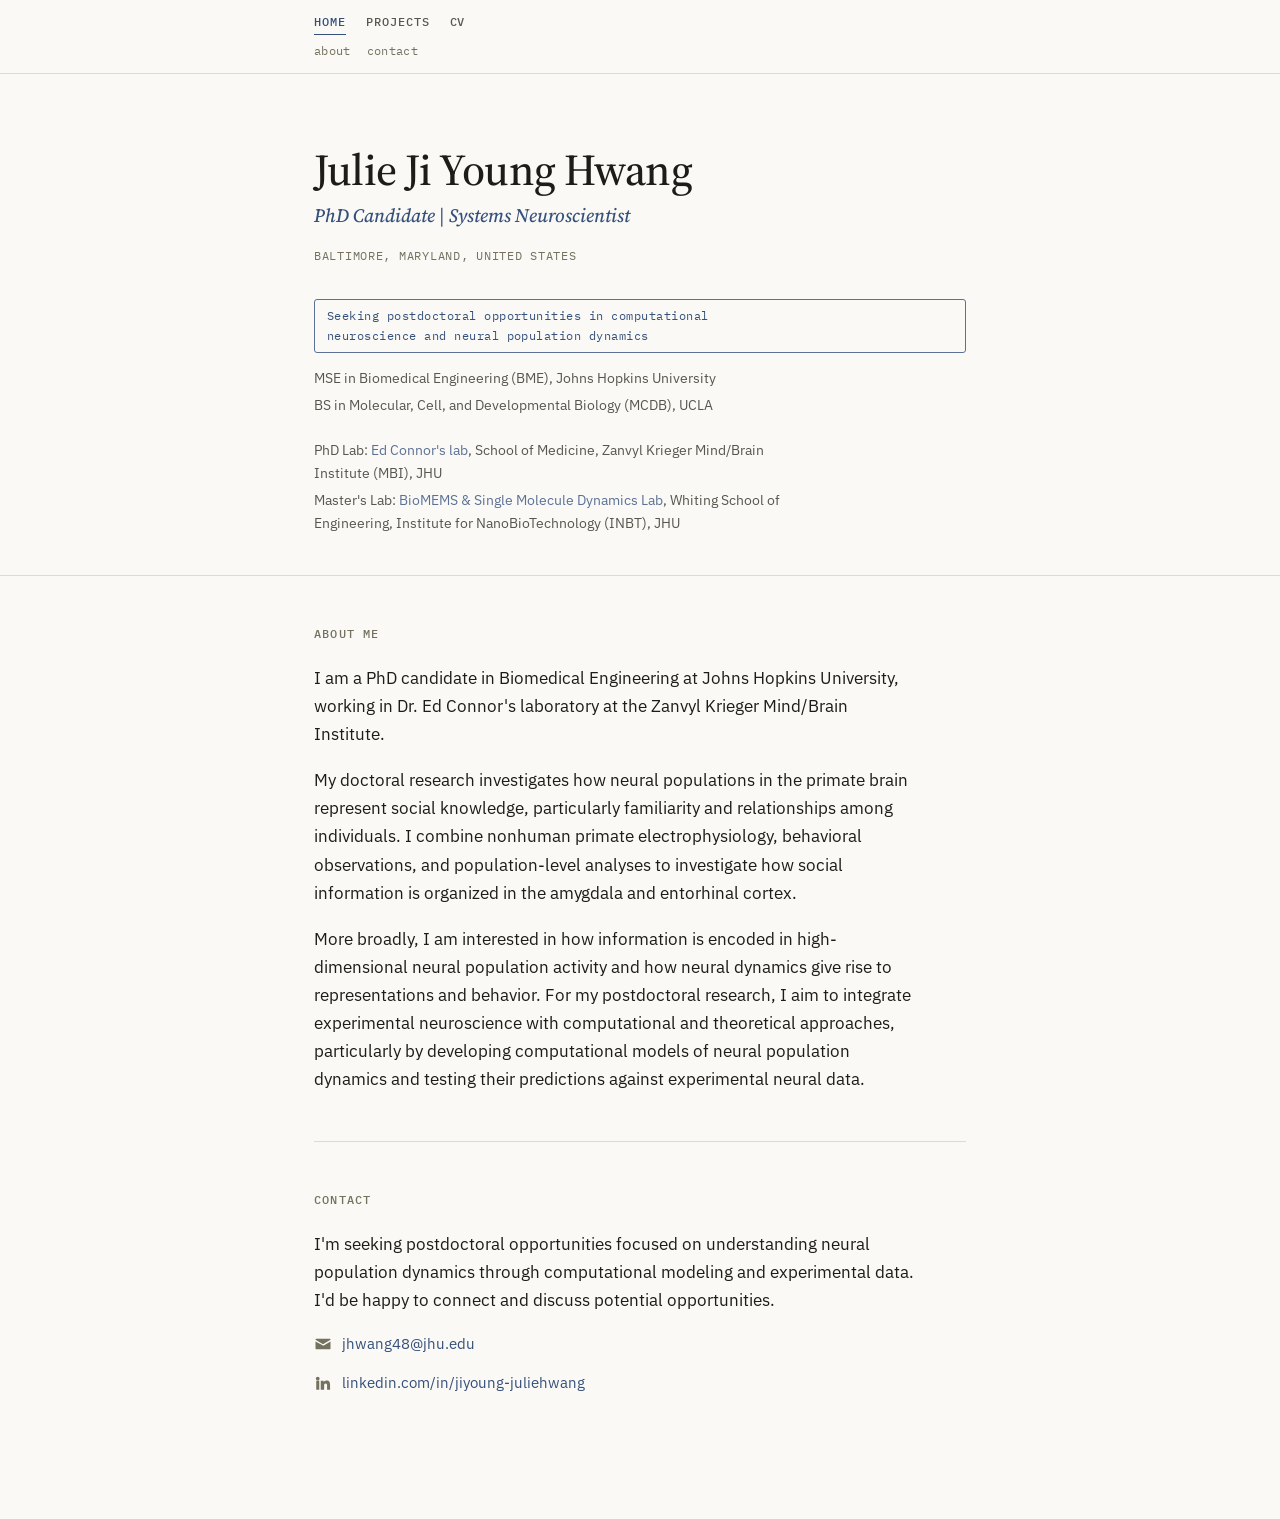
==== index.html @ 7c4c3211 "Remove the copyright footer From a preview comment. Taken off all three pages rather than only the C" ====
<!DOCTYPE html>
<html lang="en">
<head>
<meta charset="UTF-8" />
<meta name="viewport" content="width=device-width, initial-scale=1.0" />
<title>Julie Ji Young Hwang — Systems Neuroscientist</title>
<meta name="description" content="Julie Ji Young Hwang, systems neuroscientist and biomedical engineer in Baltimore, Maryland." />
<meta name="robots" content="noindex, nofollow" />
<meta name="theme-color" content="#FAF9F5" media="(prefers-color-scheme: light)" />
<meta name="theme-color" content="#1A1916" media="(prefers-color-scheme: dark)" />
<meta property="og:type" content="profile" />
<meta property="og:title" content="Julie Ji Young Hwang — Systems Neuroscientist" />
<meta property="og:description" content="PhD candidate in systems neuroscience, seeking postdoctoral opportunities in computational neuroscience and neural population dynamics." />
<meta property="og:url" content="https://julie0924.github.io/" />
<link rel="icon" href="favicon.svg" type="image/svg+xml" />
<link rel="preconnect" href="https://fonts.googleapis.com">
<link rel="preconnect" href="https://fonts.gstatic.com" crossorigin>
<link href="https://fonts.googleapis.com/css2?family=Source+Serif+4:ital,opsz,wght@0,8..60,400;0,8..60,500;0,8..60,600;1,8..60,500&family=IBM+Plex+Sans:wght@400;500;600&family=IBM+Plex+Mono:wght@400;500&display=swap" rel="stylesheet">
<link rel="stylesheet" href="styles.css">
<script>if(!matchMedia('(prefers-reduced-motion: reduce)').matches)document.documentElement.classList.add('js-reveal');</script>
<script defer src="main.js" onerror="document.documentElement.classList.remove('js-reveal')"></script>
</head>
<body>

<a class="skip-link" href="#content">Skip to content</a>

<nav aria-label="Primary">
  <div class="wrap">
    <div class="nav-pages">
      <a href="index.html" aria-current="page">Home</a>
      <a href="projects.html">Projects</a>
      <a href="cv.html">CV</a>
    </div>
    <div class="nav-sections">
      <a href="#about">About</a>
      <a href="#contact">Contact</a>
    </div>
  </div>
</nav>

<header class="masthead">
  <div class="wrap">
    <h1>Julie Ji Young Hwang</h1>
    <p class="role-line">PhD Candidate | Systems Neuroscientist</p>
    <p class="location-line">Baltimore, Maryland, United States</p>
    <span class="cta-badge">Seeking postdoctoral opportunities in computational neuroscience and neural population dynamics</span>
    <div class="masthead-meta">
      <p class="meta-line">MSE in Biomedical Engineering (BME), Johns Hopkins University</p>
      <p class="meta-line">BS in Molecular, Cell, and Developmental Biology (MCDB), UCLA</p>
      <p class="meta-line meta-line--group">PhD Lab: <a href="https://krieger.jhu.edu/mbi/directory/ed-connor/" target="_blank" rel="noopener">Ed Connor's lab</a>, School of Medicine, Zanvyl Krieger Mind/Brain Institute (MBI), JHU</p>
      <p class="meta-line">Master's Lab: <a href="https://me.jhu.edu/thwang/" target="_blank" rel="noopener">BioMEMS &amp; Single Molecule Dynamics Lab</a>, Whiting School of Engineering, Institute for NanoBioTechnology (INBT), JHU</p>
    </div>
  </div>
</header>

<main class="wrap" id="content">

  <section id="about">
    <h2 class="eyebrow">About Me</h2>
    <p class="about-text">
      I am a PhD candidate in Biomedical Engineering at Johns Hopkins University, working in Dr. Ed Connor's
      laboratory at the Zanvyl Krieger Mind/Brain Institute.
    </p>
    <p class="about-text">
      My doctoral research investigates how neural populations in the primate brain represent social knowledge,
      particularly familiarity and relationships among individuals. I combine nonhuman primate electrophysiology,
      behavioral observations, and population-level analyses to investigate how social information is organized in
      the amygdala and entorhinal cortex.
    </p>
    <p class="about-text">
      More broadly, I am interested in how information is encoded in high-dimensional neural population activity
      and how neural dynamics give rise to representations and behavior. For my postdoctoral research, I aim to
      integrate experimental neuroscience with computational and theoretical approaches, particularly by developing
      computational models of neural population dynamics and testing their predictions against experimental neural
      data.
    </p>
  </section>

  <section id="contact">
    <h2 class="eyebrow">Contact</h2>
    <p class="about-text">
      I'm seeking postdoctoral opportunities focused on understanding neural population dynamics through
      computational modeling and experimental data. I'd be happy to connect and discuss potential opportunities.
    </p>
    <ul class="contact-links">
      <li>
        <a href="mailto:jhwang48@jhu.edu">
          <svg viewBox="0 0 24 24" fill="currentColor" aria-hidden="true" focusable="false">
            <path d="M3 5h18a1 1 0 0 1 1 1v.4l-9.47 5.59a1 1 0 0 1-1.06 0L2 6.4V6a1 1 0 0 1 1-1z"/>
            <path d="M2 8.72V18a1 1 0 0 0 1 1h18a1 1 0 0 0 1-1V8.72l-8.45 4.99a2 2 0 0 1-2.1 0z"/>
          </svg>
          jhwang48@jhu.edu
        </a>
      </li>
      <li>
        <a href="https://www.linkedin.com/in/jiyoung-juliehwang" target="_blank" rel="noopener">
          <svg viewBox="0 0 24 24" fill="currentColor" aria-hidden="true" focusable="false">
            <path d="M4.98 3.5a2.5 2.5 0 1 1 0 5 2.5 2.5 0 0 1 0-5zM3 9h4v12H3V9zm6 0h3.83v1.64h.05c.53-1 1.83-2.06 3.77-2.06 4.03 0 4.78 2.65 4.78 6.1V21h-4v-5.5c0-1.31-.02-3-1.83-3-1.83 0-2.11 1.43-2.11 2.9V21H9V9z"/>
          </svg>
          linkedin.com/in/jiyoung-juliehwang
        </a>
      </li>
    </ul>
  </section>

</main>

</body>
</html>
---- styles.css ----
/* ---------------------------------------------------------------
   Julie Ji Young Hwang — site styles
   tokens → base → layout → components → motion → print
   --------------------------------------------------------------- */

:root{
  color-scheme: light dark;

  --paper: #FAF9F5;
  --paper-raised: #F3F1EA;
  --nav-bg: rgba(250, 249, 245, 0.92);
  --ink: #1D1C19;
  --ink-soft: #58564D;
  --ink-faint: #74715F;    /* was #8B8878 (3.4:1) — now 4.7:1 on paper, WCAG AA */
  --signal: #35507A;
  --signal-soft: #5C7196;  /* was #6C86A8 (3.6:1) — now 4.7:1 on paper, WCAG AA */
  --rule: #DEDACE;
  --tag-bg: #EFEDE4;

  --font-serif: 'Source Serif 4', Georgia, serif;
  --font-sans: 'IBM Plex Sans', -apple-system, sans-serif;
  --font-mono: 'IBM Plex Mono', 'Courier New', monospace;
  --maxw: 700px;
  --nav-h: 84px; /* two-row nav; the overrides below cover the widths where its rows wrap */
}

@media (prefers-color-scheme: dark){
  :root{
    --paper: #1A1916;
    --paper-raised: #22211C;
    --nav-bg: rgba(26, 25, 22, 0.92);
    --ink: #EDEBE3;
    --ink-soft: #B8B4A6;
    --ink-faint: #918D7D;
    --signal: #8FB0DA;
    --signal-soft: #7E9BC0;
    --rule: #33322B;
    --tag-bg: #26251F;
  }
}

*{ box-sizing: border-box; }
[hidden]{ display: none !important; }
html{ scroll-behavior: smooth; }
@media (prefers-reduced-motion: reduce){ html{ scroll-behavior: auto; } }

body{
  margin: 0;
  background: var(--paper);
  color: var(--ink);
  font-family: var(--font-sans);
  font-size: 16px;
  line-height: 1.65;
  -webkit-font-smoothing: antialiased;
}

a{ color: var(--signal); text-decoration: none; }
a:hover{ text-decoration: underline; }
a:focus-visible, button:focus-visible{
  outline: 2px solid var(--signal);
  outline-offset: 3px;
  border-radius: 2px;
}

.wrap{
  max-width: var(--maxw);
  margin: 0 auto;
  padding: 0 24px;
}

/* skip link */
.skip-link{
  position: absolute;
  left: -9999px;
  top: 0;
  z-index: 100;
  background: var(--signal);
  color: var(--paper);
  font-family: var(--font-mono);
  font-size: 13px;
  padding: 10px 16px;
}
.skip-link:focus{
  left: 0;
  text-decoration: none;
}

/* nav — two rows, so the two kinds of link never look alike.
   Row 1 goes to another page; row 2 jumps down the page you are on. */
nav{
  position: sticky;
  top: 0;
  background: var(--nav-bg);
  backdrop-filter: blur(6px);
  border-bottom: 1px solid var(--rule);
  z-index: 10;
}
nav .wrap{
  display: flex;
  flex-direction: column;
  gap: 7px;
  padding-top: 12px;
  padding-bottom: 12px;
}

/* row 1 — other pages */
.nav-pages{
  display: flex;
  flex-wrap: wrap;
  gap: 4px 20px;
}
.nav-pages a{
  font-family: var(--font-mono);
  font-size: 12px;
  font-weight: 500;
  letter-spacing: 0.08em;
  text-transform: uppercase;
  color: var(--ink-soft);
  padding-bottom: 2px;
  border-bottom: 1.5px solid transparent;
}
.nav-pages a:hover{ color: var(--signal); text-decoration: none; }
.nav-pages a[aria-current="page"]{
  color: var(--signal);
  border-bottom-color: var(--signal);
}

/* row 2 — sections of the current page */
.nav-sections{
  display: flex;
  flex-wrap: wrap;
  gap: 2px 16px;
}
.nav-sections a{
  font-family: var(--font-mono);
  font-size: 11.5px;
  letter-spacing: 0.03em;
  text-transform: lowercase;
  color: var(--ink-faint);
}
.nav-sections a:hover{ color: var(--signal); text-decoration: none; }

/* header / masthead */
header.masthead{
  padding: 72px 0 40px;
  border-bottom: 1px solid var(--rule);
}
header.masthead .wrap{
  display: flex;
  flex-direction: column;
  gap: 6px;
}
.page-label{
  font-family: var(--font-mono);
  font-size: 12px;
  letter-spacing: 0.12em;
  text-transform: uppercase;
  color: var(--ink-faint);
  margin: 0;
}
h1{
  font-family: var(--font-serif);
  font-weight: 500;
  font-size: clamp(32px, 6vw, 44px);
  margin: 0;
  letter-spacing: -0.01em;
  line-height: 1.1;
}
.role-line{
  font-family: var(--font-serif);
  font-style: italic;
  font-weight: 500;
  font-size: 19px;
  color: var(--signal);
  margin: 0;
}
.location-line{
  font-family: var(--font-mono);
  font-size: 12px;
  letter-spacing: 0.06em;
  text-transform: uppercase;
  color: var(--ink-faint);
  margin-top: 8px;
}
/* Masthead meta: the education pair, then the lab pair. Wrapped in one
   container so the column gap on .masthead .wrap applies around the block
   rather than between every line — the margins below are then the only
   thing controlling grouping. */
.masthead-meta{ margin-top: 8px; }
.meta-line{
  font-size: 14px;
  color: var(--ink-soft);
  margin: 4px 0 0;
  max-width: 62ch;
}
.meta-line:first-child{ margin-top: 0; }
.meta-line a{ color: var(--signal-soft); }
/* first line of a new group */
.meta-line--group{ margin-top: 22px; }

/* cta badge in header */
.cta-badge{
  display: inline-block;
  margin-top: 16px;
  font-family: var(--font-mono);
  font-size: 12px;
  letter-spacing: 0.04em;
  color: var(--signal);
  border: 1px solid var(--signal-soft);
  padding: 6px 12px;
  border-radius: 3px;
  text-wrap: balance; /* long enough to wrap — avoid a one-word last line */
}

section{
  padding: 48px 0;
  border-bottom: 1px solid var(--rule);
}
section:last-of-type{ border-bottom: none; }
section[id]{ scroll-margin-top: var(--nav-h); }

.eyebrow{
  font-family: var(--font-mono);
  font-size: 12px;
  font-weight: 500;
  letter-spacing: 0.1em;
  text-transform: uppercase;
  color: var(--ink-faint);
  margin: 0 0 20px;
}

/* numbered section heads (CV) — the number is a real sequence the reader
   can refer to, so it is markup, not a ::before counter they cannot select */
.section-head{ margin: 0 0 22px; }
.section-num{
  font-family: var(--font-mono);
  font-size: 12px;
  letter-spacing: 0.12em;
  color: var(--signal-soft);
  margin: 0 0 4px;
}
.section-title{
  font-family: var(--font-serif);
  font-weight: 500;
  font-size: 21px;
  line-height: 1.2;
  color: var(--ink);
  margin: 0;
}

.about-text{
  font-size: 17px;
  max-width: 60ch;
  color: var(--ink);
  margin: 0 0 18px;
}
.about-text:last-child{ margin-bottom: 0; }

/* experience timeline */
.timeline{
  position: relative;
  padding-left: 28px;
}
.timeline::before{
  content: "";
  position: absolute;
  left: 4px;
  top: 6px;
  bottom: 6px;
  width: 1px;
  background: var(--rule);
}
.role{
  position: relative;
  padding-bottom: 34px;
}
.role:last-child{ padding-bottom: 0; }
.role::before{
  content: "";
  position: absolute;
  left: -28px;
  top: 6px;
  width: 9px;
  height: 9px;
  border-radius: 50%;
  background: var(--paper);
  border: 1.5px solid var(--signal);
}
.role-header{
  display: flex;
  flex-wrap: wrap;
  justify-content: space-between;
  align-items: baseline;
  gap: 4px 16px;
}
.role-title{
  font-weight: 600;
  font-size: 16px;
  margin: 0;
}
.role-dates{
  font-family: var(--font-mono);
  font-size: 12px;
  color: var(--ink-faint);
  white-space: nowrap;
  margin: 0;
}
.role-org{
  color: var(--signal-soft);
  font-size: 14px;
  margin: 2px 0 8px;
}
.role-detail{
  margin: 0;
  font-size: 15px;
  color: var(--ink-soft);
}
.role-detail + .role-detail{ margin-top: 4px; }
.course-list{
  margin: 8px 0 0;
  padding-left: 18px;
  font-size: 13.5px;
  color: var(--ink-soft);
}
.course-list li{ margin-bottom: 3px; }

/* skills */
.skill-group{ margin-bottom: 22px; }
.skill-group:last-child{ margin-bottom: 0; }
.skill-group-label{
  font-family: var(--font-mono);
  font-size: 11px;
  letter-spacing: 0.08em;
  text-transform: uppercase;
  color: var(--ink-faint);
  margin: 0 0 9px;
}
.tags{
  display: flex;
  flex-wrap: wrap;
  gap: 10px;
}
.tag{
  font-family: var(--font-mono);
  font-size: 13px;
  background: var(--tag-bg);
  color: var(--ink);
  padding: 6px 12px;
  border-radius: 3px;
}

/* education / honors / publications */
.edu-item{ margin-bottom: 16px; }
.edu-item:last-child{ margin-bottom: 0; }
.edu-degree{ font-weight: 600; font-size: 15px; margin: 0; }
.edu-school{ color: var(--signal-soft); font-size: 14px; margin: 2px 0; }
.edu-year{ font-family: var(--font-mono); font-size: 12px; color: var(--ink-faint); margin: 0; }

.honor-item{
  font-size: 15px;
  color: var(--ink-soft);
  margin: 0;
}

/* leadership / service — reuses the role header layout without the timeline */
.service-item{ margin-bottom: 22px; }
.service-item:last-child{ margin-bottom: 0; }

.pub-item{
  padding-left: 20px;
  position: relative;
  font-size: 15px;
  color: var(--ink-soft);
  max-width: 68ch;
  line-height: 1.6;
  margin: 0;
}
.pub-item + .pub-item{ margin-top: 14px; }
.pub-item::before{
  content: "—";
  position: absolute;
  left: 0;
  color: var(--ink-faint);
}

/* contact — icon plus the address as readable text, so it can be copied
   without clicking and still reads correctly on paper. */
.contact-links{
  list-style: none;
  margin: 0;
  padding: 0;
  display: flex;
  flex-direction: column;
  gap: 10px;
}
.contact-links a{
  display: inline-flex;
  align-items: center;
  gap: 10px;
  font-size: 15px;
  color: var(--signal);
}
.contact-links svg{
  width: 18px;
  height: 18px;
  flex-shrink: 0;
  color: var(--ink-faint);
  transition: color 0.2s ease;
}
.contact-links a:hover svg{ color: var(--signal); }
@media (prefers-reduced-motion: reduce){
  .contact-links svg{ transition: none; }
}

/* projects page */
.project-block-title{
  font-family: var(--font-serif);
  font-weight: 500;
  font-size: 20px;
  margin: 0 0 8px;
}
.project-block-desc{
  margin: 0;
  color: var(--ink-soft);
  font-size: 15px;
  max-width: 60ch;
}
.figure-grid{
  display: grid;
  grid-template-columns: repeat(auto-fit, minmax(220px, 1fr));
  gap: 20px;
  margin-top: 20px;
}
.figure-grid figure{ margin: 0; }
.figure-placeholder{
  border: 1px dashed var(--rule);
  border-radius: 6px;
  aspect-ratio: 4 / 3;
  display: flex;
  align-items: center;
  justify-content: center;
  background: var(--paper-raised);
  color: var(--ink-faint);
  font-family: var(--font-mono);
  font-size: 12px;
  text-align: center;
  padding: 16px;
}
.figure-caption{
  font-size: 13px;
  color: var(--ink-faint);
  margin-top: 8px;
  font-style: italic;
}
.coming-soon{
  display: inline-block;
  font-family: var(--font-mono);
  font-size: 11px;
  letter-spacing: 0.06em;
  text-transform: uppercase;
  color: var(--ink-faint);
  border: 1px solid var(--rule);
  padding: 4px 10px;
  border-radius: 3px;
  margin-top: 10px;
}

/* the footer used to supply the page's bottom breathing room */
main.wrap{ padding-bottom: 72px; }

/* motion — .js-reveal is set by an inline snippet in <head> so the
   hidden state is painted on the first frame (no flash of content).
   If main.js fails to load, its onerror removes the class. */
.js-reveal main section{
  opacity: 0;
  transform: translateY(10px);
  transition: opacity 0.5s ease, transform 0.5s ease;
}
.js-reveal main section.in{
  opacity: 1;
  transform: none;
}
@media (prefers-reduced-motion: reduce){
  .js-reveal main section{ opacity: 1; transform: none; transition: none; }
}

/* The nav's two rows wrap as the viewport narrows, so anchor targets need a
   bigger offset to clear it. Measured tallest nav across all three pages:
   74px at 700px+, 95px from 420-680px, 116px at 400px and below. */
@media (max-width: 690px){ :root{ --nav-h: 106px; } }
@media (max-width: 410px){ :root{ --nav-h: 128px; } }

@media (max-width: 480px){
  header.masthead{ padding: 48px 0 32px; }
  section{ padding: 36px 0; }
  .timeline{ padding-left: 22px; }
  .role::before{ left: -22px; }
}

/* print — matters most for the CV; also un-hides any section the
   IntersectionObserver never revealed, which would otherwise print blank */
@media print{
  :root{
    --paper: #FFFFFF;
    --paper-raised: #FFFFFF;
    --ink: #000000;
    --ink-soft: #222222;
    --ink-faint: #555555;
    --signal: #000000;
    --signal-soft: #333333;
    --rule: #BBBBBB;
    --tag-bg: #FFFFFF;
  }
  @page{ margin: 16mm 14mm; }

  body{ background: #fff; font-size: 11pt; line-height: 1.45; }
  nav, .skip-link, .coming-soon,
  .figure-placeholder, .figure-caption{ display: none !important; }

  .js-reveal main section{
    opacity: 1 !important;
    transform: none !important;
    transition: none !important;
  }

  .wrap{ max-width: none; padding: 0; }
  header.masthead{ padding: 0 0 14px; }
  h1{ font-size: 20pt; }
  .role-line{ font-size: 11.5pt; }
  section{ padding: 14px 0; border-bottom: none; }
  .role, .edu-item, .pub-item, .skill-group, .honor-item, .service-item{
    page-break-inside: avoid;
    break-inside: avoid;
  }
  .section-head{ page-break-after: avoid; break-after: avoid; }
  .section-title{ font-size: 13pt; }
  .tag{ border: 1px solid #BBB; }

  /* the address is already visible text here — don't repeat it in brackets */
  .contact-links a::after{ content: none !important; }

  a{ color: #000; text-decoration: none; }
  a[href^="http"]::after{
    content: " (" attr(href) ")";
    font-size: 8.5pt;
    color: #555;
    word-break: break-all;
  }
}
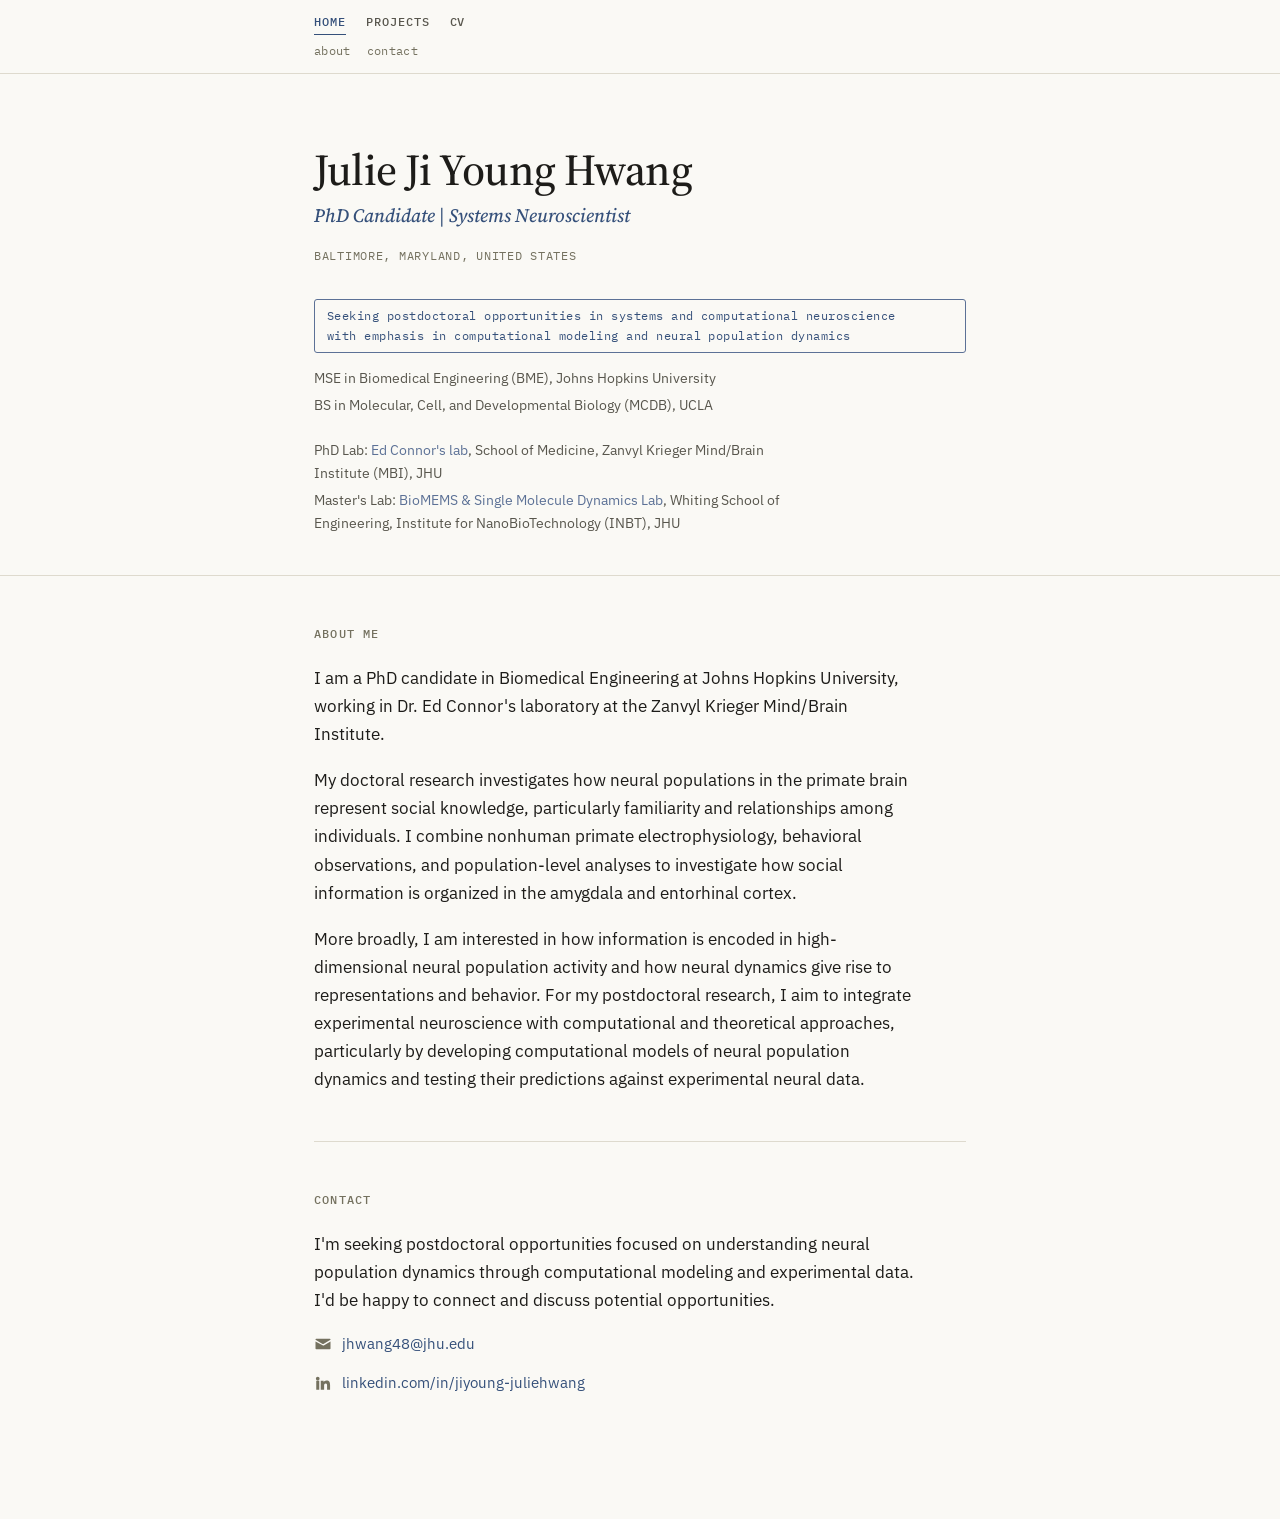
==== commit 43a44e98: "Rewrite the seeking badge again from a preview comment Applied on all three pages; the homepage og:d" ====
--- a/index.html
+++ b/index.html
@@ -10,7 +10,7 @@
 <meta name="theme-color" content="#1A1916" media="(prefers-color-scheme: dark)" />
 <meta property="og:type" content="profile" />
 <meta property="og:title" content="Julie Ji Young Hwang — Systems Neuroscientist" />
-<meta property="og:description" content="PhD candidate in systems neuroscience, seeking postdoctoral opportunities in computational neuroscience and neural population dynamics." />
+<meta property="og:description" content="PhD candidate seeking postdoctoral opportunities in systems and computational neuroscience, with emphasis in computational modeling and neural population dynamics." />
 <meta property="og:url" content="https://julie0924.github.io/" />
 <link rel="icon" href="favicon.svg" type="image/svg+xml" />
 <link rel="preconnect" href="https://fonts.googleapis.com">
@@ -43,7 +43,7 @@
     <h1>Julie Ji Young Hwang</h1>
     <p class="role-line">PhD Candidate | Systems Neuroscientist</p>
     <p class="location-line">Baltimore, Maryland, United States</p>
-    <span class="cta-badge">Seeking postdoctoral opportunities in computational neuroscience and neural population dynamics</span>
+    <span class="cta-badge">Seeking postdoctoral opportunities in systems and computational neuroscience with emphasis in computational modeling and neural population dynamics</span>
     <div class="masthead-meta">
       <p class="meta-line">MSE in Biomedical Engineering (BME), Johns Hopkins University</p>
       <p class="meta-line">BS in Molecular, Cell, and Developmental Biology (MCDB), UCLA</p>
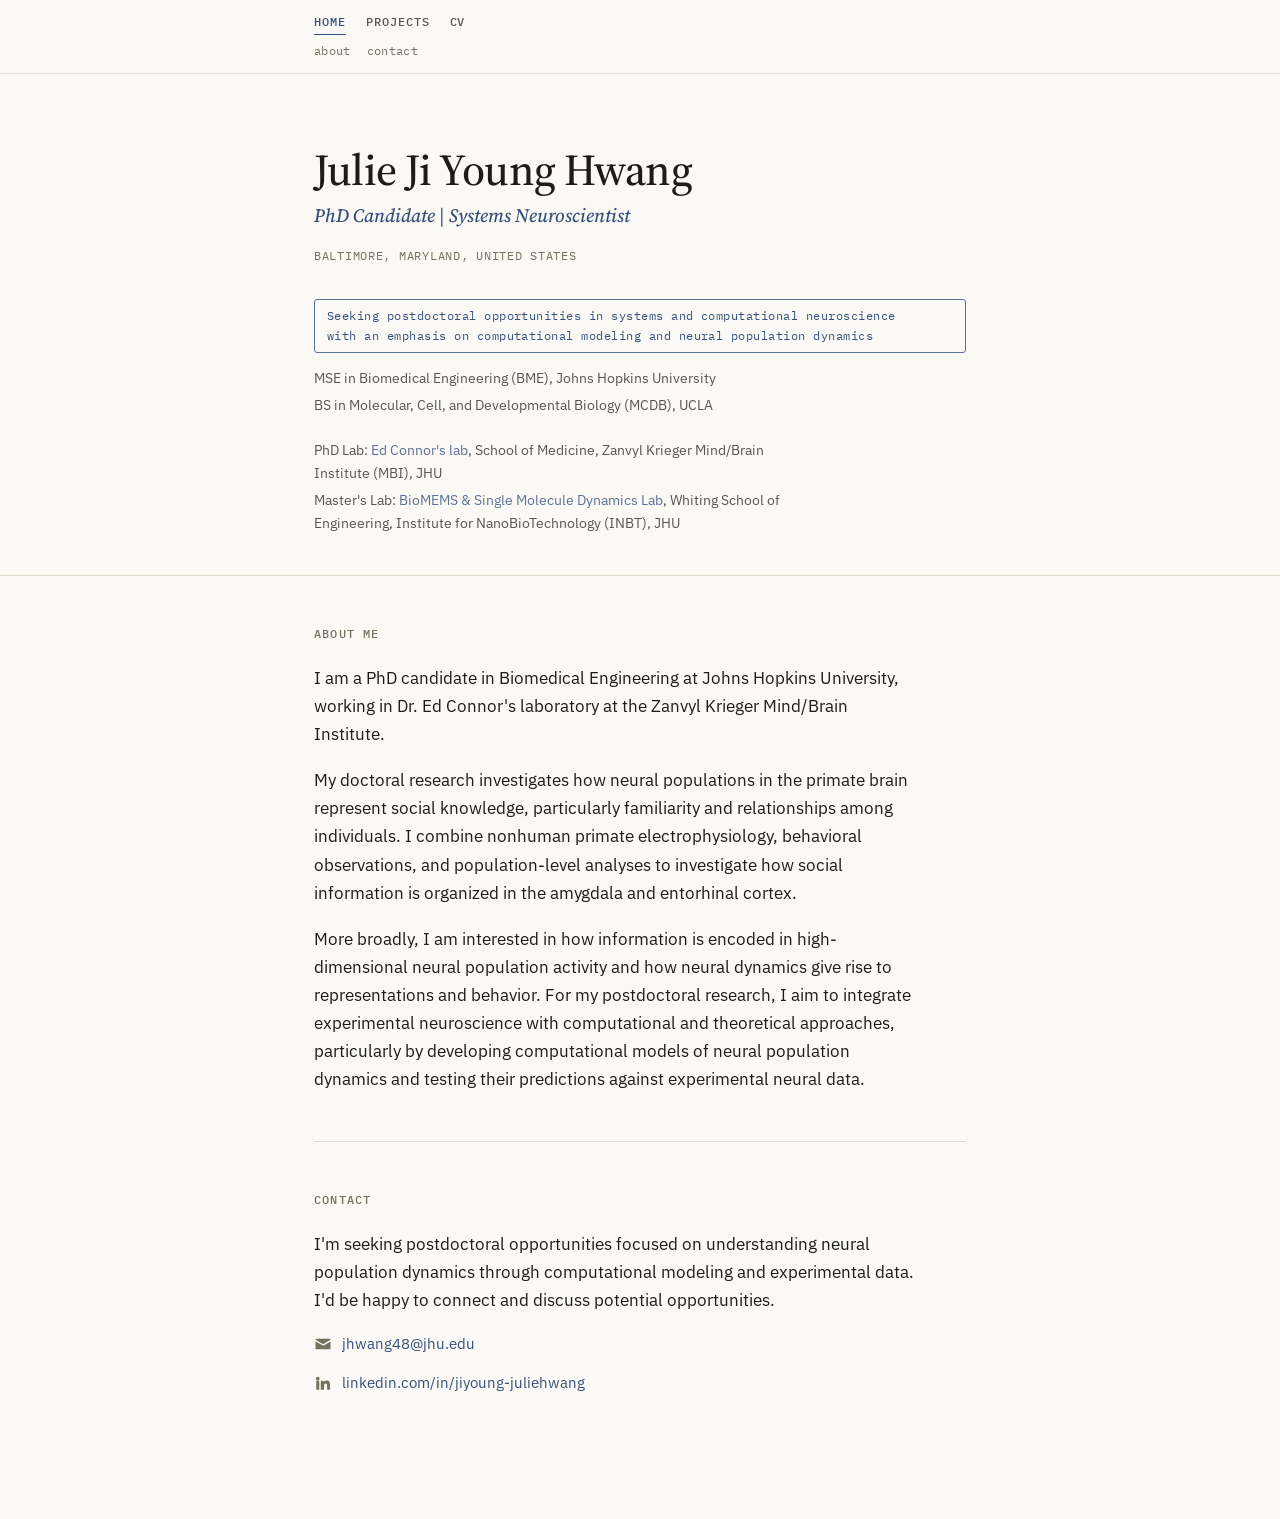
==== commit 7a08f004: "Badge reads "with an emphasis on" Applied on all three pages and in the homepage og:description.  Co" ====
--- a/index.html
+++ b/index.html
@@ -10,7 +10,7 @@
 <meta name="theme-color" content="#1A1916" media="(prefers-color-scheme: dark)" />
 <meta property="og:type" content="profile" />
 <meta property="og:title" content="Julie Ji Young Hwang — Systems Neuroscientist" />
-<meta property="og:description" content="PhD candidate seeking postdoctoral opportunities in systems and computational neuroscience, with emphasis in computational modeling and neural population dynamics." />
+<meta property="og:description" content="PhD candidate seeking postdoctoral opportunities in systems and computational neuroscience, with an emphasis on computational modeling and neural population dynamics." />
 <meta property="og:url" content="https://julie0924.github.io/" />
 <link rel="icon" href="favicon.svg" type="image/svg+xml" />
 <link rel="preconnect" href="https://fonts.googleapis.com">
@@ -43,7 +43,7 @@
     <h1>Julie Ji Young Hwang</h1>
     <p class="role-line">PhD Candidate | Systems Neuroscientist</p>
     <p class="location-line">Baltimore, Maryland, United States</p>
-    <span class="cta-badge">Seeking postdoctoral opportunities in systems and computational neuroscience with emphasis in computational modeling and neural population dynamics</span>
+    <span class="cta-badge">Seeking postdoctoral opportunities in systems and computational neuroscience with an emphasis on computational modeling and neural population dynamics</span>
     <div class="masthead-meta">
       <p class="meta-line">MSE in Biomedical Engineering (BME), Johns Hopkins University</p>
       <p class="meta-line">BS in Molecular, Cell, and Developmental Biology (MCDB), UCLA</p>
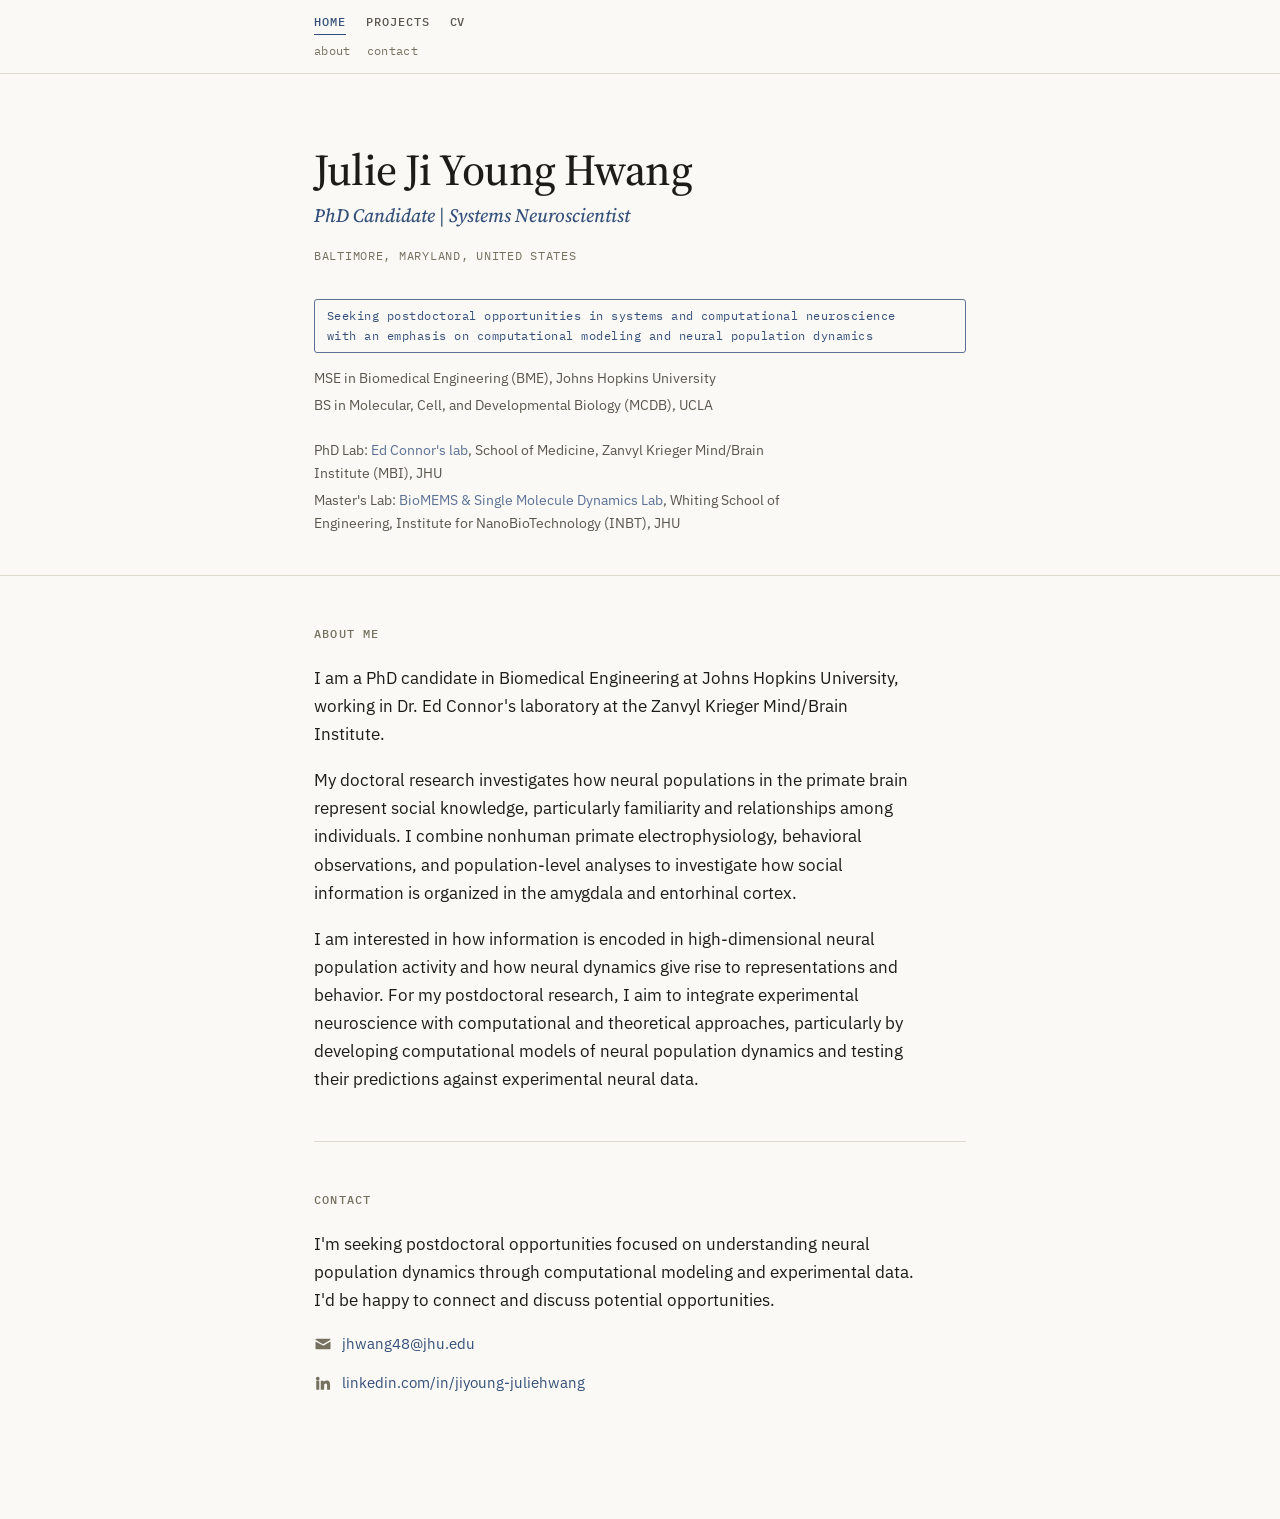
==== commit 4f673d27: "Drop "More broadly," from the About Me closing paragraph Co-Authored-By: Claude Opus 5 <noreply@anth" ====
--- a/index.html
+++ b/index.html
@@ -68,7 +68,7 @@
       the amygdala and entorhinal cortex.
     </p>
     <p class="about-text">
-      More broadly, I am interested in how information is encoded in high-dimensional neural population activity
+      I am interested in how information is encoded in high-dimensional neural population activity
       and how neural dynamics give rise to representations and behavior. For my postdoctoral research, I aim to
       integrate experimental neuroscience with computational and theoretical approaches, particularly by developing
       computational models of neural population dynamics and testing their predictions against experimental neural
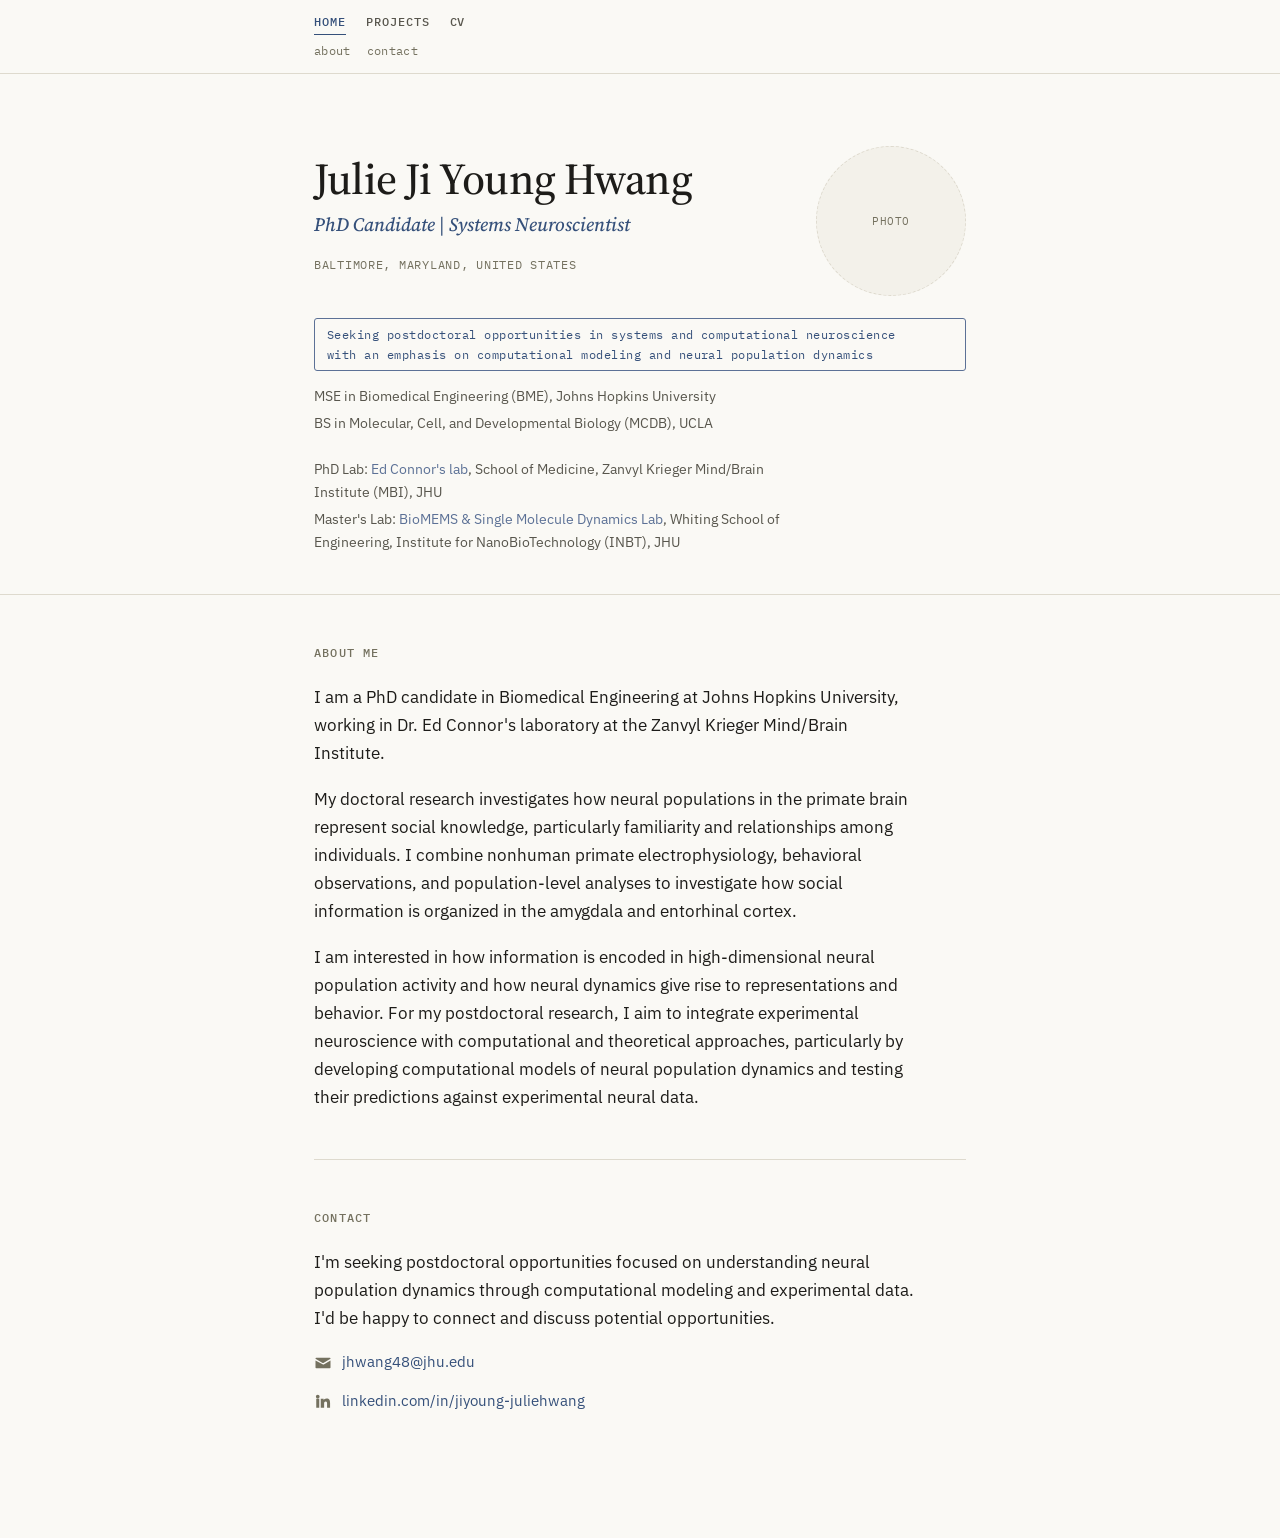
==== commit a79ab7a4: "Add a placeholder portrait circle to the homepage masthead Stands in until a photograph is supplied," ====
--- a/index.html
+++ b/index.html
@@ -40,9 +40,14 @@
 
 <header class="masthead">
   <div class="wrap">
-    <h1>Julie Ji Young Hwang</h1>
-    <p class="role-line">PhD Candidate | Systems Neuroscientist</p>
-    <p class="location-line">Baltimore, Maryland, United States</p>
+    <div class="masthead-top">
+      <div class="masthead-id">
+        <h1>Julie Ji Young Hwang</h1>
+        <p class="role-line">PhD Candidate | Systems Neuroscientist</p>
+        <p class="location-line">Baltimore, Maryland, United States</p>
+      </div>
+      <div class="masthead-photo" role="img" aria-label="Placeholder for a portrait photograph">Photo</div>
+    </div>
     <span class="cta-badge">Seeking postdoctoral opportunities in systems and computational neuroscience with an emphasis on computational modeling and neural population dynamics</span>
     <div class="masthead-meta">
       <p class="meta-line">MSE in Biomedical Engineering (BME), Johns Hopkins University</p>
--- a/styles.css
+++ b/styles.css
@@ -150,6 +150,46 @@
   flex-direction: column;
   gap: 6px;
 }
+/* Masthead with a portrait: the photo sits beside the name block only, so the
+   longer lines below it (badge, degrees, labs) still run the full column. */
+.masthead-top{
+  display: flex;
+  align-items: center;
+  gap: 28px;
+}
+.masthead-id{
+  display: flex;
+  flex-direction: column;
+  gap: 6px;
+  min-width: 0; /* let the name wrap rather than push the photo off the edge */
+}
+.masthead-photo{
+  width: 150px;
+  height: 150px;
+  flex-shrink: 0;
+  margin-left: auto;
+  border-radius: 50%;
+  overflow: hidden;
+  /* placeholder dressing — drop the dashes and the background once a real
+     image sits inside */
+  border: 1px dashed var(--rule);
+  background: var(--paper-raised);
+  display: flex;
+  align-items: center;
+  justify-content: center;
+  font-family: var(--font-mono);
+  font-size: 11px;
+  letter-spacing: 0.06em;
+  text-transform: uppercase;
+  color: var(--ink-faint);
+}
+.masthead-photo img{
+  width: 100%;
+  height: 100%;
+  object-fit: cover;
+  display: block;
+}
+
 .page-label{
   font-family: var(--font-mono);
   font-size: 12px;
@@ -489,6 +529,16 @@
    74px at 700px+, 95px from 420-680px, 116px at 400px and below. */
 @media (max-width: 690px){ :root{ --nav-h: 106px; } }
 @media (max-width: 410px){ :root{ --nav-h: 128px; } }
+
+/* stack the portrait above the name once the two no longer fit side by side */
+@media (max-width: 560px){
+  .masthead-top{
+    flex-direction: column-reverse;
+    align-items: flex-start;
+    gap: 20px;
+  }
+  .masthead-photo{ width: 120px; height: 120px; margin-left: 0; }
+}
 
 @media (max-width: 480px){
   header.masthead{ padding: 48px 0 32px; }
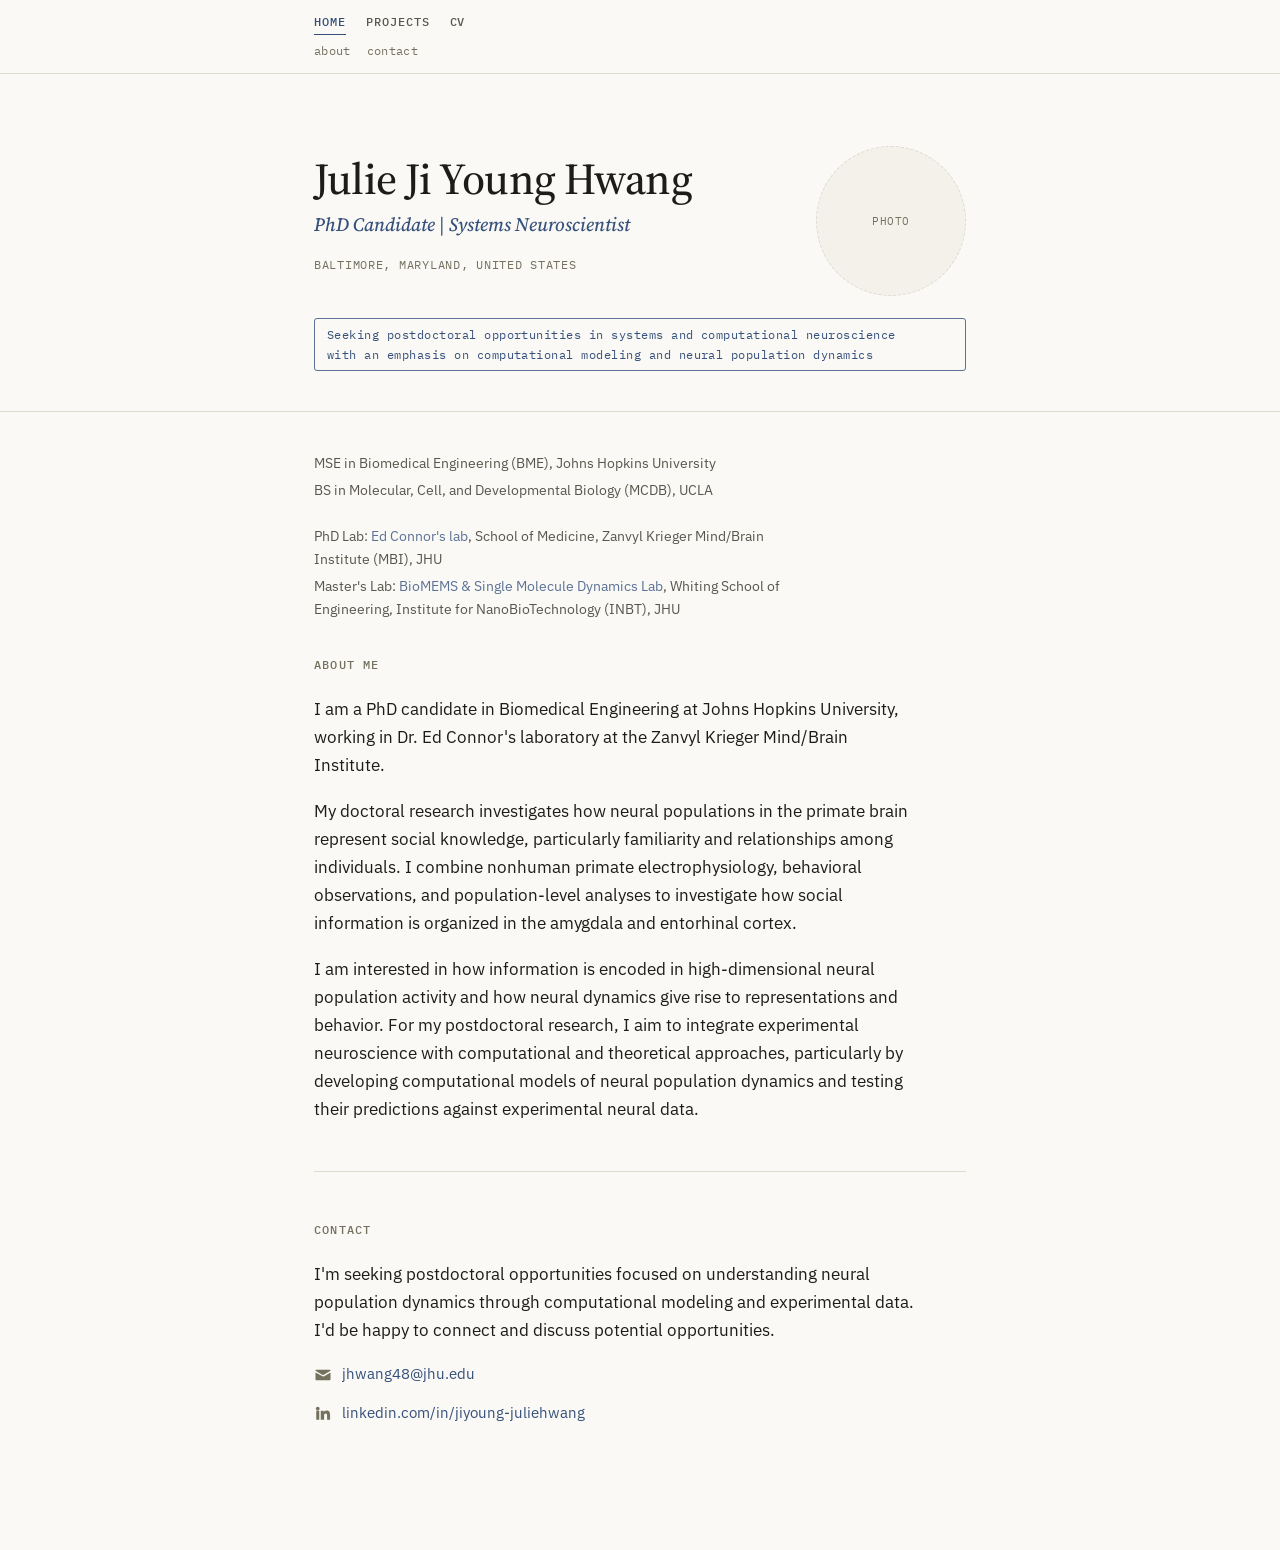
==== commit 73ba5614: "Move the degree and lab lines out of the masthead They now open the page body, directly above About " ====
--- a/index.html
+++ b/index.html
@@ -49,16 +49,17 @@
       <div class="masthead-photo" role="img" aria-label="Placeholder for a portrait photograph">Photo</div>
     </div>
     <span class="cta-badge">Seeking postdoctoral opportunities in systems and computational neuroscience with an emphasis on computational modeling and neural population dynamics</span>
-    <div class="masthead-meta">
-      <p class="meta-line">MSE in Biomedical Engineering (BME), Johns Hopkins University</p>
-      <p class="meta-line">BS in Molecular, Cell, and Developmental Biology (MCDB), UCLA</p>
-      <p class="meta-line meta-line--group">PhD Lab: <a href="https://krieger.jhu.edu/mbi/directory/ed-connor/" target="_blank" rel="noopener">Ed Connor's lab</a>, School of Medicine, Zanvyl Krieger Mind/Brain Institute (MBI), JHU</p>
-      <p class="meta-line">Master's Lab: <a href="https://me.jhu.edu/thwang/" target="_blank" rel="noopener">BioMEMS &amp; Single Molecule Dynamics Lab</a>, Whiting School of Engineering, Institute for NanoBioTechnology (INBT), JHU</p>
-    </div>
   </div>
 </header>
 
 <main class="wrap" id="content">
+
+  <div class="affiliations">
+    <p class="meta-line">MSE in Biomedical Engineering (BME), Johns Hopkins University</p>
+    <p class="meta-line">BS in Molecular, Cell, and Developmental Biology (MCDB), UCLA</p>
+    <p class="meta-line meta-line--group">PhD Lab: <a href="https://krieger.jhu.edu/mbi/directory/ed-connor/" target="_blank" rel="noopener">Ed Connor's lab</a>, School of Medicine, Zanvyl Krieger Mind/Brain Institute (MBI), JHU</p>
+    <p class="meta-line">Master's Lab: <a href="https://me.jhu.edu/thwang/" target="_blank" rel="noopener">BioMEMS &amp; Single Molecule Dynamics Lab</a>, Whiting School of Engineering, Institute for NanoBioTechnology (INBT), JHU</p>
+  </div>
 
   <section id="about">
     <h2 class="eyebrow">About Me</h2>
--- a/styles.css
+++ b/styles.css
@@ -226,7 +226,10 @@
    container so the column gap on .masthead .wrap applies around the block
    rather than between every line — the margins below are then the only
    thing controlling grouping. */
-.masthead-meta{ margin-top: 8px; }
+/* Degrees and lab affiliations. These sit at the top of the page body rather
+   than inside the masthead, so the masthead stays to name, title and intent. */
+.affiliations{ padding-top: 40px; }
+.affiliations + section{ padding-top: 34px; }
 .meta-line{
   font-size: 14px;
   color: var(--ink-soft);
@@ -459,12 +462,24 @@
   font-size: 20px;
   margin: 0 0 8px;
 }
+/* the research question that opens a project, set apart from the prose */
+.project-lede{
+  font-family: var(--font-serif);
+  font-style: italic;
+  font-size: 18px;
+  line-height: 1.45;
+  color: var(--signal);
+  max-width: 54ch;
+  margin: 0 0 16px;
+  text-wrap: balance;
+}
 .project-block-desc{
   margin: 0;
   color: var(--ink-soft);
   font-size: 15px;
   max-width: 60ch;
 }
+.project-block-desc + .project-block-desc{ margin-top: 14px; }
 .figure-grid{
   display: grid;
   grid-template-columns: repeat(auto-fit, minmax(220px, 1fr));
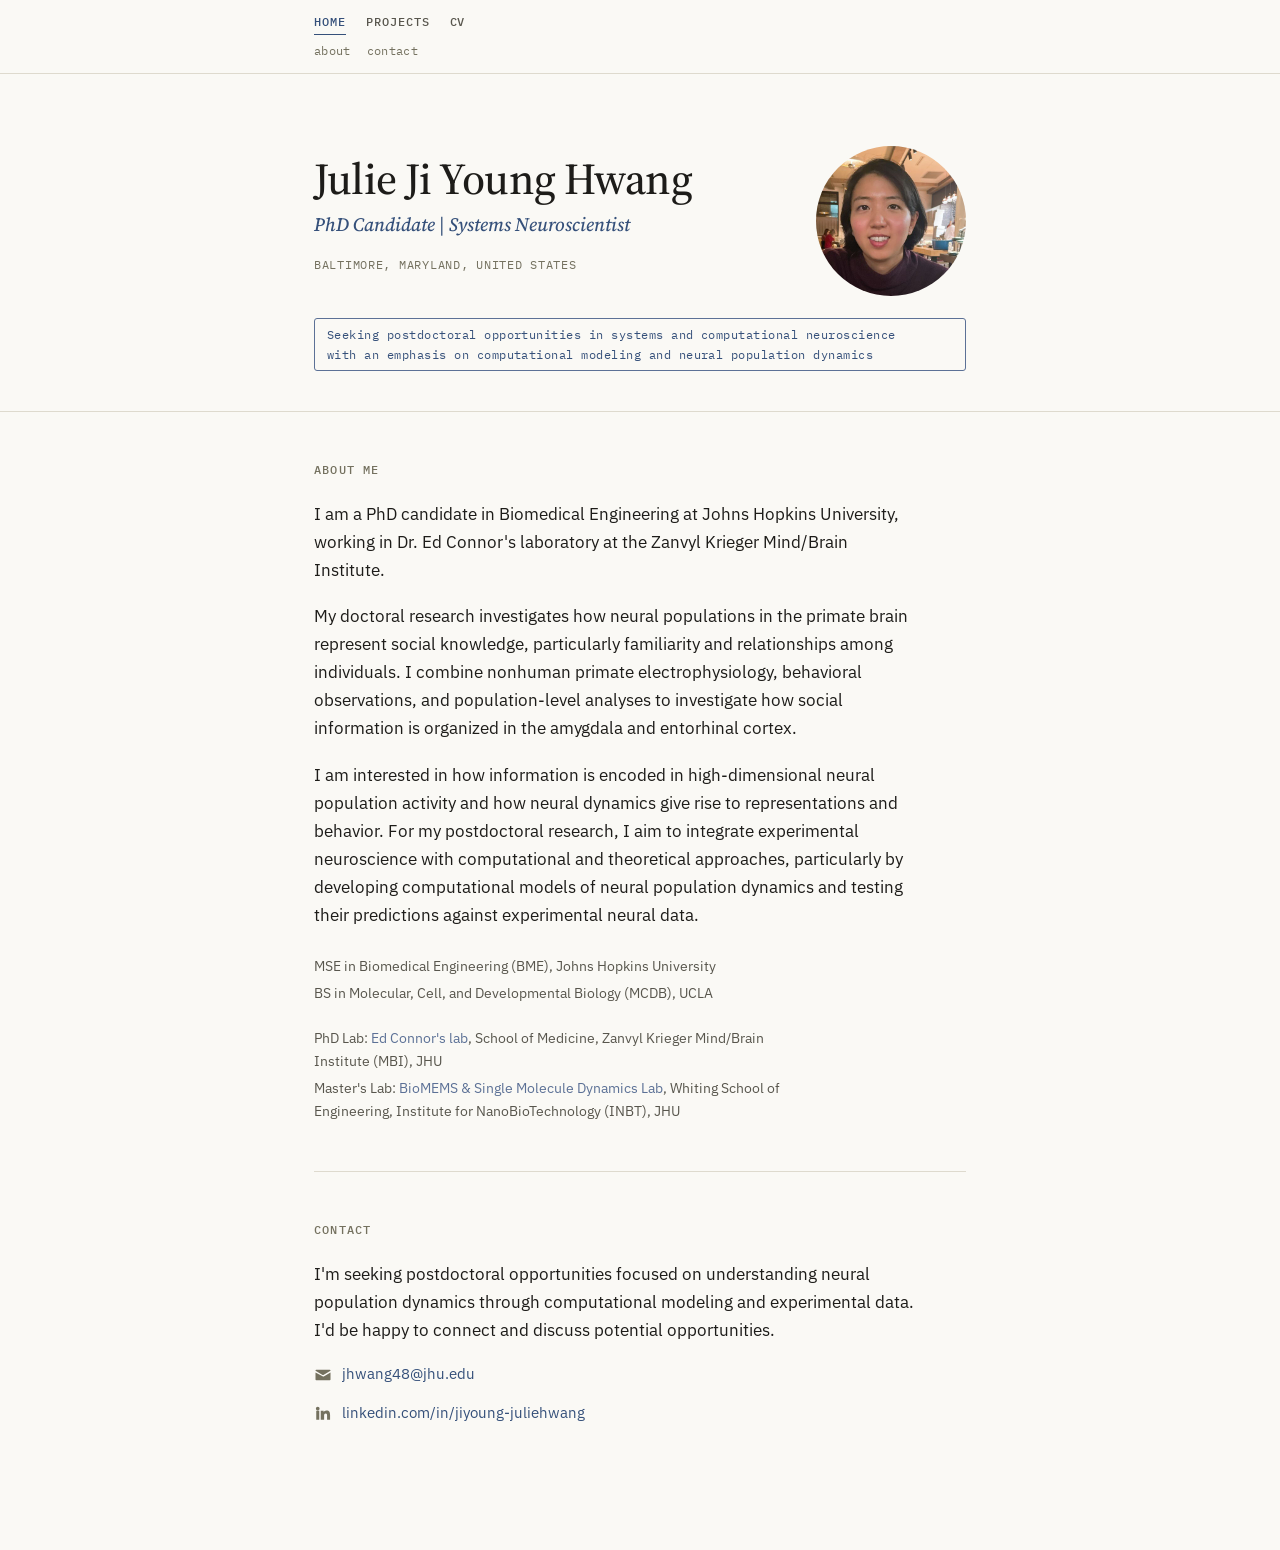
==== commit 98c7084e: "Add the portrait; move affiliations under About Me The placeholder circle now holds a real photograp" ====
--- a/index.html
+++ b/index.html
@@ -46,20 +46,13 @@
         <p class="role-line">PhD Candidate | Systems Neuroscientist</p>
         <p class="location-line">Baltimore, Maryland, United States</p>
       </div>
-      <div class="masthead-photo" role="img" aria-label="Placeholder for a portrait photograph">Photo</div>
+      <img class="masthead-photo" src="portrait.jpg" alt="Julie Ji Young Hwang" width="480" height="480" />
     </div>
     <span class="cta-badge">Seeking postdoctoral opportunities in systems and computational neuroscience with an emphasis on computational modeling and neural population dynamics</span>
   </div>
 </header>
 
 <main class="wrap" id="content">
-
-  <div class="affiliations">
-    <p class="meta-line">MSE in Biomedical Engineering (BME), Johns Hopkins University</p>
-    <p class="meta-line">BS in Molecular, Cell, and Developmental Biology (MCDB), UCLA</p>
-    <p class="meta-line meta-line--group">PhD Lab: <a href="https://krieger.jhu.edu/mbi/directory/ed-connor/" target="_blank" rel="noopener">Ed Connor's lab</a>, School of Medicine, Zanvyl Krieger Mind/Brain Institute (MBI), JHU</p>
-    <p class="meta-line">Master's Lab: <a href="https://me.jhu.edu/thwang/" target="_blank" rel="noopener">BioMEMS &amp; Single Molecule Dynamics Lab</a>, Whiting School of Engineering, Institute for NanoBioTechnology (INBT), JHU</p>
-  </div>
 
   <section id="about">
     <h2 class="eyebrow">About Me</h2>
@@ -80,6 +73,12 @@
       computational models of neural population dynamics and testing their predictions against experimental neural
       data.
     </p>
+    <div class="affiliations">
+      <p class="meta-line">MSE in Biomedical Engineering (BME), Johns Hopkins University</p>
+      <p class="meta-line">BS in Molecular, Cell, and Developmental Biology (MCDB), UCLA</p>
+      <p class="meta-line meta-line--group">PhD Lab: <a href="https://krieger.jhu.edu/mbi/directory/ed-connor/" target="_blank" rel="noopener">Ed Connor's lab</a>, School of Medicine, Zanvyl Krieger Mind/Brain Institute (MBI), JHU</p>
+      <p class="meta-line">Master's Lab: <a href="https://me.jhu.edu/thwang/" target="_blank" rel="noopener">BioMEMS &amp; Single Molecule Dynamics Lab</a>, Whiting School of Engineering, Institute for NanoBioTechnology (INBT), JHU</p>
+    </div>
   </section>
 
   <section id="contact">
--- a/styles.css
+++ b/styles.css
@@ -169,25 +169,9 @@
   flex-shrink: 0;
   margin-left: auto;
   border-radius: 50%;
-  overflow: hidden;
-  /* placeholder dressing — drop the dashes and the background once a real
-     image sits inside */
-  border: 1px dashed var(--rule);
-  background: var(--paper-raised);
-  display: flex;
-  align-items: center;
-  justify-content: center;
-  font-family: var(--font-mono);
-  font-size: 11px;
-  letter-spacing: 0.06em;
-  text-transform: uppercase;
-  color: var(--ink-faint);
-}
-.masthead-photo img{
-  width: 100%;
-  height: 100%;
   object-fit: cover;
   display: block;
+  background: var(--paper-raised); /* holds the circle while the file loads */
 }
 
 .page-label{
@@ -226,10 +210,8 @@
    container so the column gap on .masthead .wrap applies around the block
    rather than between every line — the margins below are then the only
    thing controlling grouping. */
-/* Degrees and lab affiliations. These sit at the top of the page body rather
-   than inside the masthead, so the masthead stays to name, title and intent. */
-.affiliations{ padding-top: 40px; }
-.affiliations + section{ padding-top: 34px; }
+/* Degrees and lab affiliations, closing the About Me section. */
+.affiliations{ margin-top: 26px; }
 .meta-line{
   font-size: 14px;
   color: var(--ink-soft);
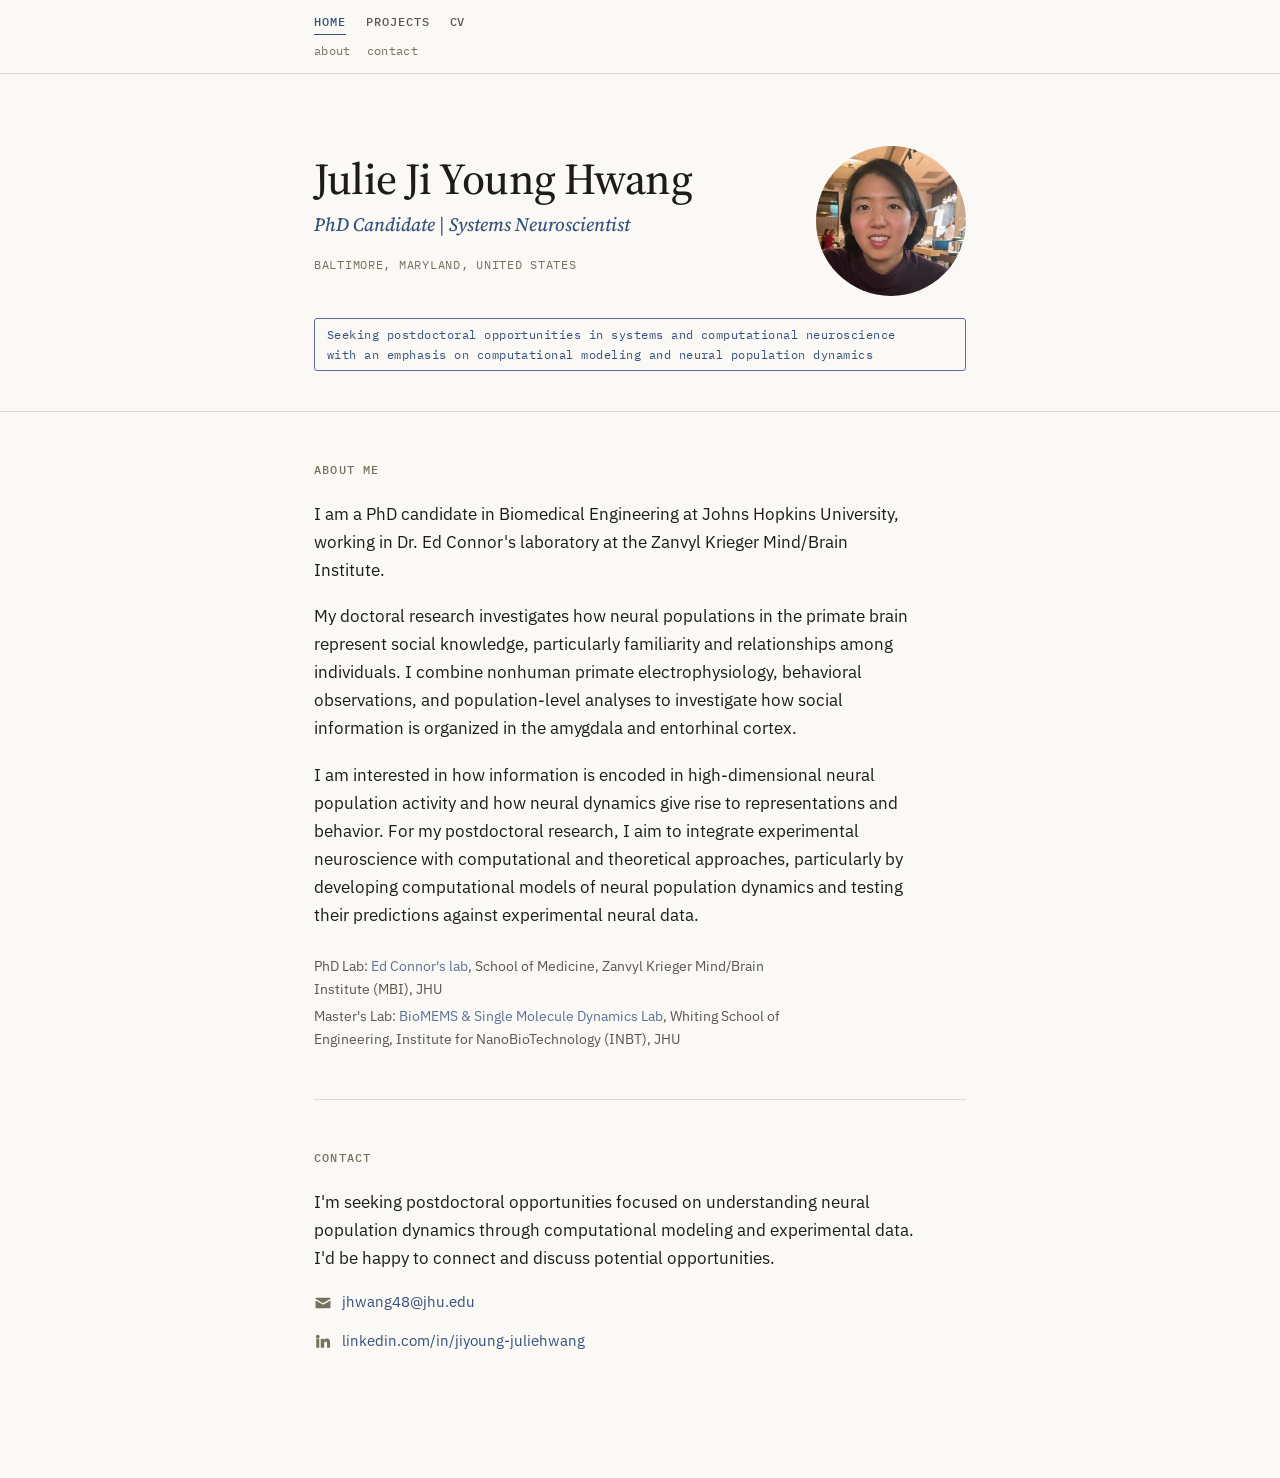
==== commit 6d402dc9: "Drop the degree lines from the homepage They duplicated the CV's education section. The two lab affi" ====
--- a/index.html
+++ b/index.html
@@ -74,9 +74,7 @@
       data.
     </p>
     <div class="affiliations">
-      <p class="meta-line">MSE in Biomedical Engineering (BME), Johns Hopkins University</p>
-      <p class="meta-line">BS in Molecular, Cell, and Developmental Biology (MCDB), UCLA</p>
-      <p class="meta-line meta-line--group">PhD Lab: <a href="https://krieger.jhu.edu/mbi/directory/ed-connor/" target="_blank" rel="noopener">Ed Connor's lab</a>, School of Medicine, Zanvyl Krieger Mind/Brain Institute (MBI), JHU</p>
+      <p class="meta-line">PhD Lab: <a href="https://krieger.jhu.edu/mbi/directory/ed-connor/" target="_blank" rel="noopener">Ed Connor's lab</a>, School of Medicine, Zanvyl Krieger Mind/Brain Institute (MBI), JHU</p>
       <p class="meta-line">Master's Lab: <a href="https://me.jhu.edu/thwang/" target="_blank" rel="noopener">BioMEMS &amp; Single Molecule Dynamics Lab</a>, Whiting School of Engineering, Institute for NanoBioTechnology (INBT), JHU</p>
     </div>
   </section>
--- a/styles.css
+++ b/styles.css
@@ -220,8 +220,6 @@
 }
 .meta-line:first-child{ margin-top: 0; }
 .meta-line a{ color: var(--signal-soft); }
-/* first line of a new group */
-.meta-line--group{ margin-top: 22px; }
 
 /* cta badge in header */
 .cta-badge{
